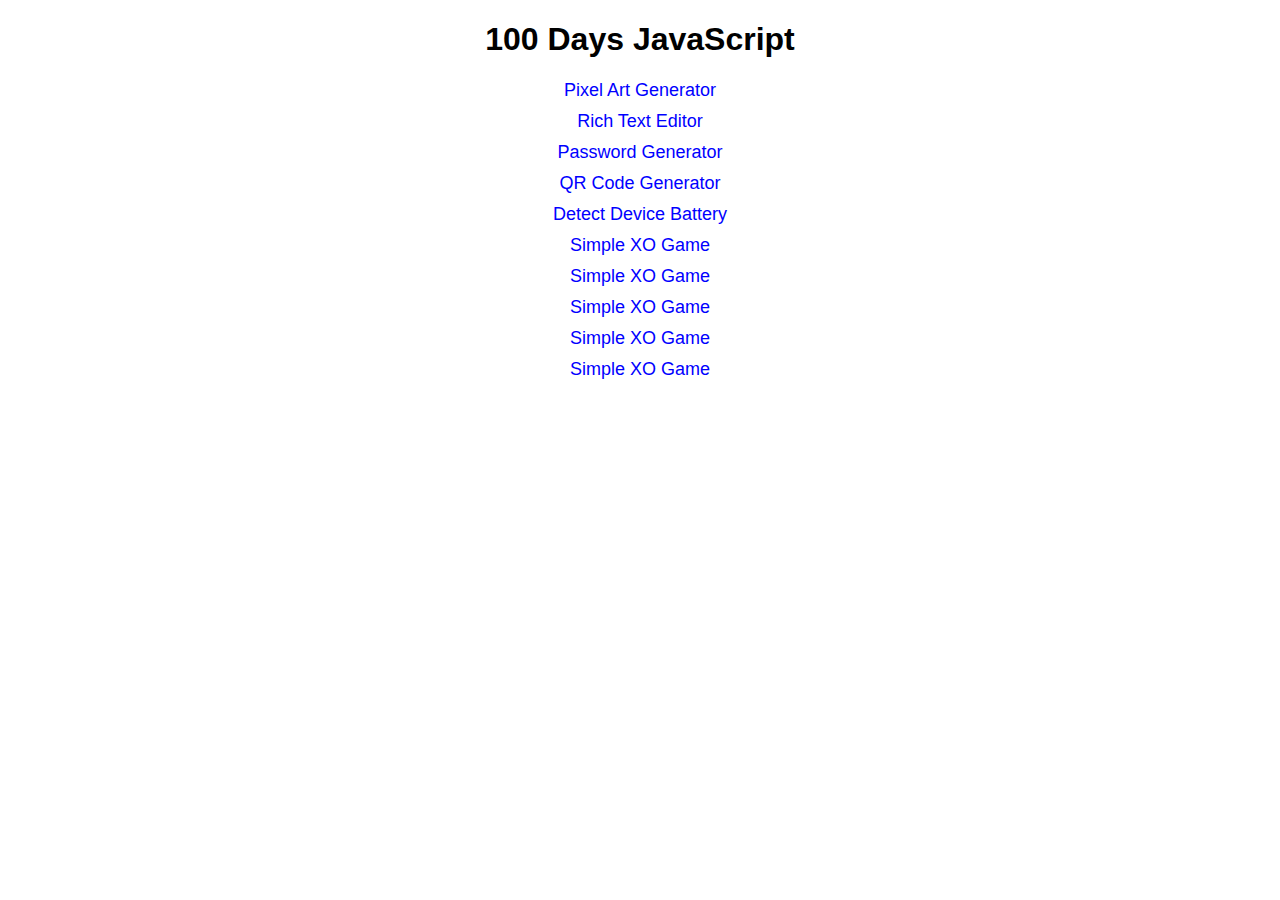
==== index.html @ fe96c1ae "update name directory and add index.html file" ====
<!DOCTYPE html>
<html lang="en">

<head>
    <meta charset="UTF-8">
    <meta name="viewport" content="width=device-width, initial-scale=1.0">
    <title>100 Days JavaScript</title>
    <style>
        body {
            font-family: Arial, sans-serif;
            text-align: center;
        }

        ul {
            list-style: none;
            padding: 0;
        }

        li {
            margin: 10px 0;
        }

        a {
            text-decoration: none;
            font-size: 18px;
            color: blue;
        }

        a:hover {
            text-decoration: underline;
        }
    </style>
</head>

<body>
    <h1>100 Days JavaScript</h1>
    <ul>
        <li><a href="/Day_01_PixelArtGenerator/">Pixel Art Generator</a></li>
        <li><a href="/Day_02_RichTextEditor/">Rich Text Editor</a></li>
        <li><a href="/Day_03_PassGenerator/">Password Generator</a></li>
        <li><a href="/Day_04_QRCodeGenerator/">QR Code Generator</a></li>
        <li><a href="/Day_05_DetectDeviceBattery/">Detect Device Battery</a></li>
        <li><a href="/Day_06_SimpleXOGame/">Simple XO Game</a></li>
        <li><a href="/Day_07_FlipACoinGame/">Simple XO Game</a></li>
        <li><a href="/Day_08_MultiStepForm/">Simple XO Game</a></li>
        <li><a href="/Day_09_AspectRatioCalculator/">Simple XO Game</a></li>
        <li><a href="/Day_10_WeatherApp/">Simple XO Game</a></li>
    </ul>
</body>

</html>
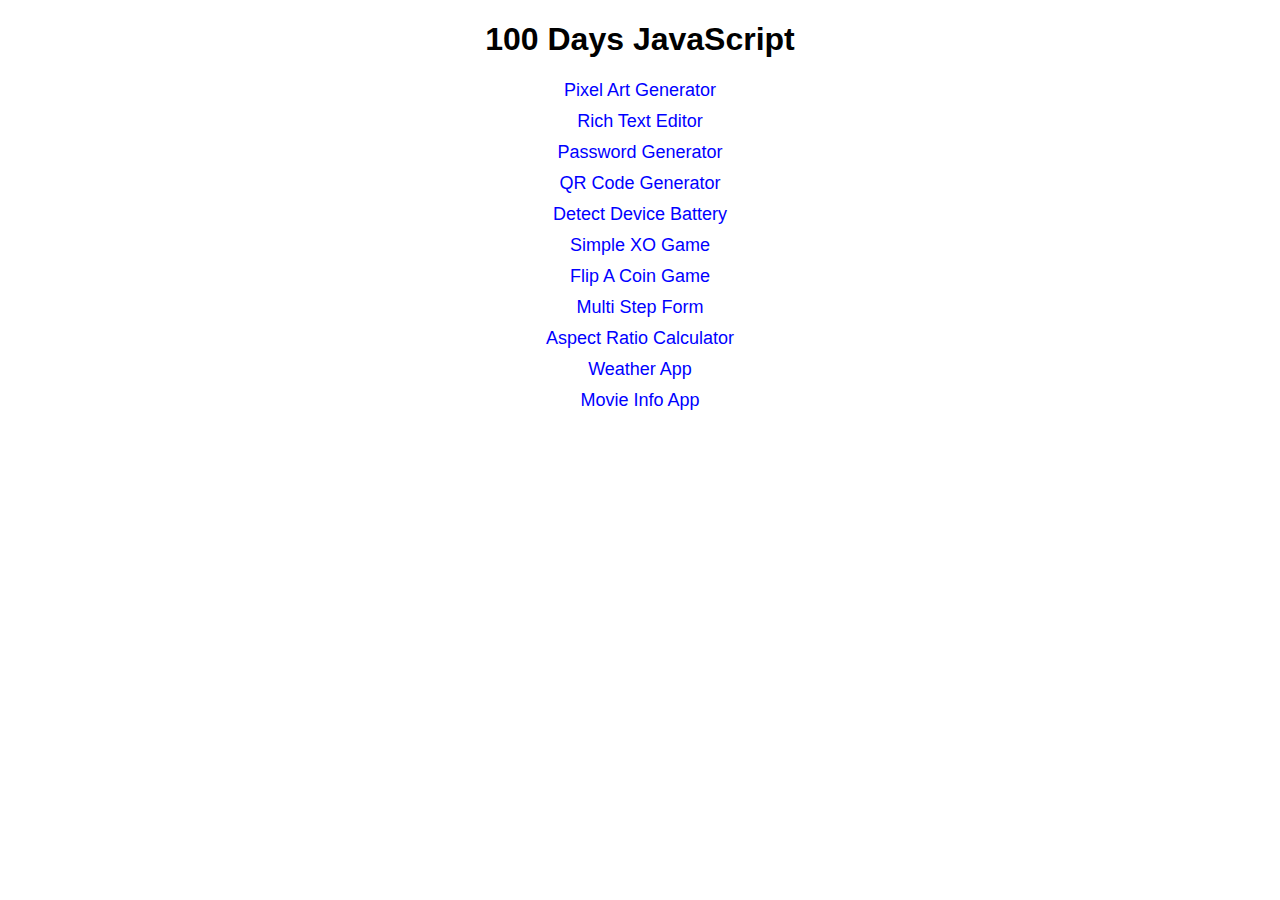
==== commit 0ed400b1: "add some new lessons" ====
--- a/index.html
+++ b/index.html
@@ -41,10 +41,11 @@
         <li><a href="/Day_04_QRCodeGenerator/">QR Code Generator</a></li>
         <li><a href="/Day_05_DetectDeviceBattery/">Detect Device Battery</a></li>
         <li><a href="/Day_06_SimpleXOGame/">Simple XO Game</a></li>
-        <li><a href="/Day_07_FlipACoinGame/">Simple XO Game</a></li>
-        <li><a href="/Day_08_MultiStepForm/">Simple XO Game</a></li>
-        <li><a href="/Day_09_AspectRatioCalculator/">Simple XO Game</a></li>
-        <li><a href="/Day_10_WeatherApp/">Simple XO Game</a></li>
+        <li><a href="/Day_07_FlipACoinGame/">Flip A Coin Game</a></li>
+        <li><a href="/Day_08_MultiStepForm/">Multi Step Form</a></li>
+        <li><a href="/Day_09_AspectRatioCalculator/">Aspect Ratio Calculator</a></li>
+        <li><a href="/Day_10_WeatherApp/">Weather App</a></li>
+        <li><a href="/Day_11_MovieInfoApp/">Movie Info App</a></li>
     </ul>
 </body>
 
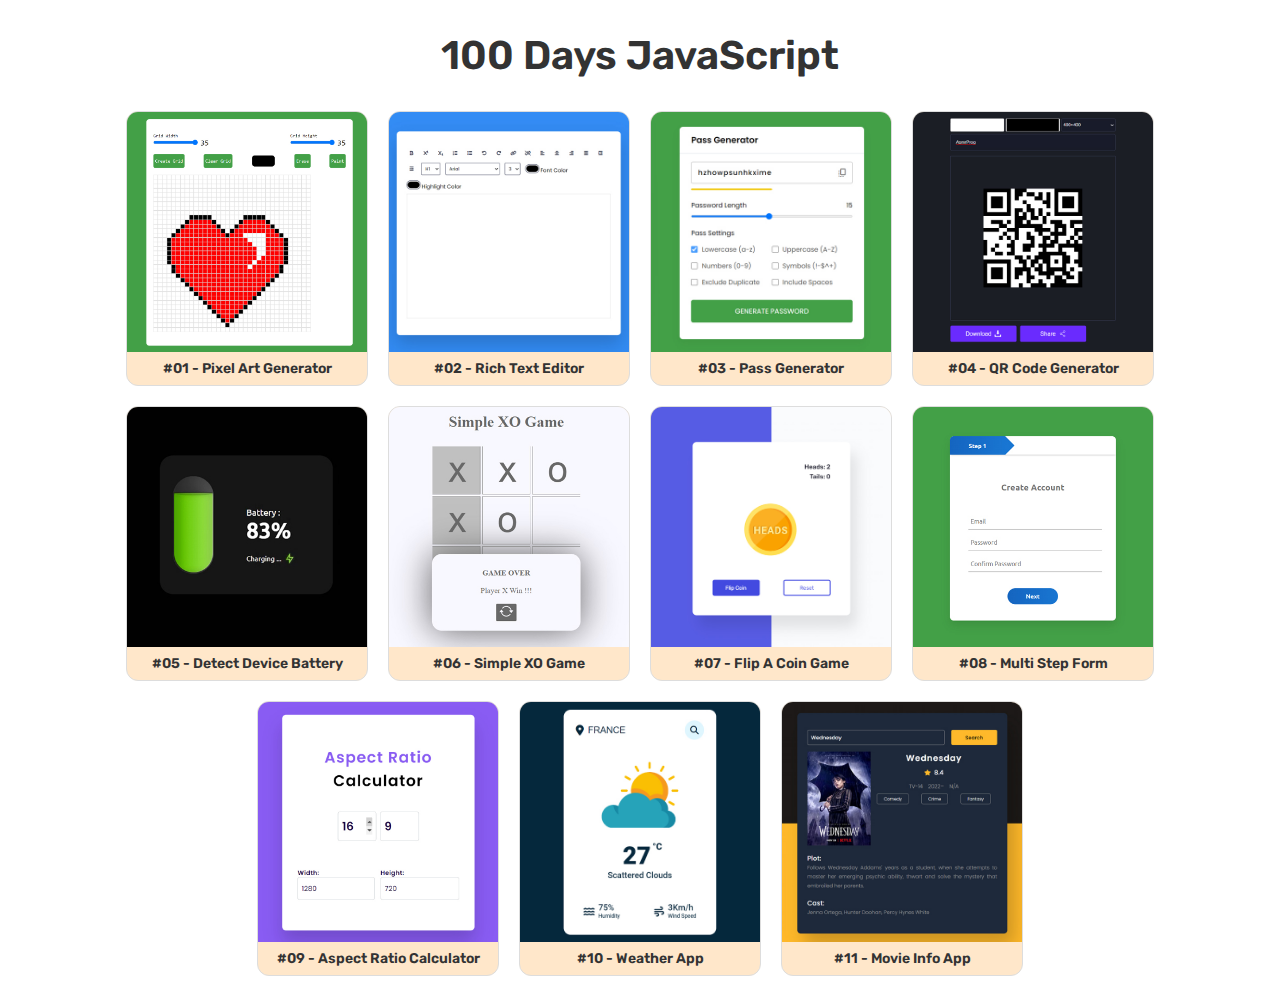
==== commit 600cc338: "custom ui home page" ====
--- a/index.html
+++ b/index.html
@@ -4,49 +4,18 @@
 <head>
     <meta charset="UTF-8">
     <meta name="viewport" content="width=device-width, initial-scale=1.0">
+    <link rel="stylesheet" href="style.css">
     <title>100 Days JavaScript</title>
-    <style>
-        body {
-            font-family: Arial, sans-serif;
-            text-align: center;
-        }
-
-        ul {
-            list-style: none;
-            padding: 0;
-        }
-
-        li {
-            margin: 10px 0;
-        }
-
-        a {
-            text-decoration: none;
-            font-size: 18px;
-            color: blue;
-        }
-
-        a:hover {
-            text-decoration: underline;
-        }
-    </style>
 </head>
 
 <body>
-    <h1>100 Days JavaScript</h1>
-    <ul>
-        <li><a href="/Day_01_PixelArtGenerator/">Pixel Art Generator</a></li>
-        <li><a href="/Day_02_RichTextEditor/">Rich Text Editor</a></li>
-        <li><a href="/Day_03_PassGenerator/">Password Generator</a></li>
-        <li><a href="/Day_04_QRCodeGenerator/">QR Code Generator</a></li>
-        <li><a href="/Day_05_DetectDeviceBattery/">Detect Device Battery</a></li>
-        <li><a href="/Day_06_SimpleXOGame/">Simple XO Game</a></li>
-        <li><a href="/Day_07_FlipACoinGame/">Flip A Coin Game</a></li>
-        <li><a href="/Day_08_MultiStepForm/">Multi Step Form</a></li>
-        <li><a href="/Day_09_AspectRatioCalculator/">Aspect Ratio Calculator</a></li>
-        <li><a href="/Day_10_WeatherApp/">Weather App</a></li>
-        <li><a href="/Day_11_MovieInfoApp/">Movie Info App</a></li>
-    </ul>
+    <div class="home-container">
+        <h1 class="home-title">100 Days JavaScript</h1>
+
+        <div id="lessonsList" class="home-lessons-list"></div>
+    </div>
+
+    <script src="index.js"></script>
 </body>
 
 </html>--- a/style.css
+++ b/style.css
@@ -0,0 +1,56 @@
+@import url('https://fonts.googleapis.com/css2?family=Rubik:wght@300;400;500;600;700&display=swap');
+
+* {
+    margin: 0;
+    padding: 0;
+    box-sizing: border-box;
+    font-family: 'Rubik', sans-serif;
+}
+
+body {
+    height: 100%;
+}
+
+a {
+    text-decoration: none;
+}
+
+.home-container {
+    padding: 32px 40px;
+    text-align: center;
+}
+
+.home-title {
+    font-size: 40px;
+    font-weight: 600;
+    color: #333;
+}
+
+.home-lessons-list {
+    display: flex;
+    flex-wrap: wrap;
+    align-items: center;
+    justify-content: center;
+    gap: 20px;
+    margin-top: 32px;
+}
+
+.home-lesson-item {
+    border: 1px solid #ddd;
+    border-radius: 12px;
+    overflow: hidden;
+    background-color: #ffe7ca;
+}
+
+.home-lesson-item .home-lesson-img,
+.home-lesson-item .home-lesson-img img {
+    width: 240px;
+    height: 240px;
+}
+
+.home-lesson-item .home-lesson-name {
+    font-size: 14px;
+    font-weight: 600;
+    color: #333;
+    padding: 8px;
+}
